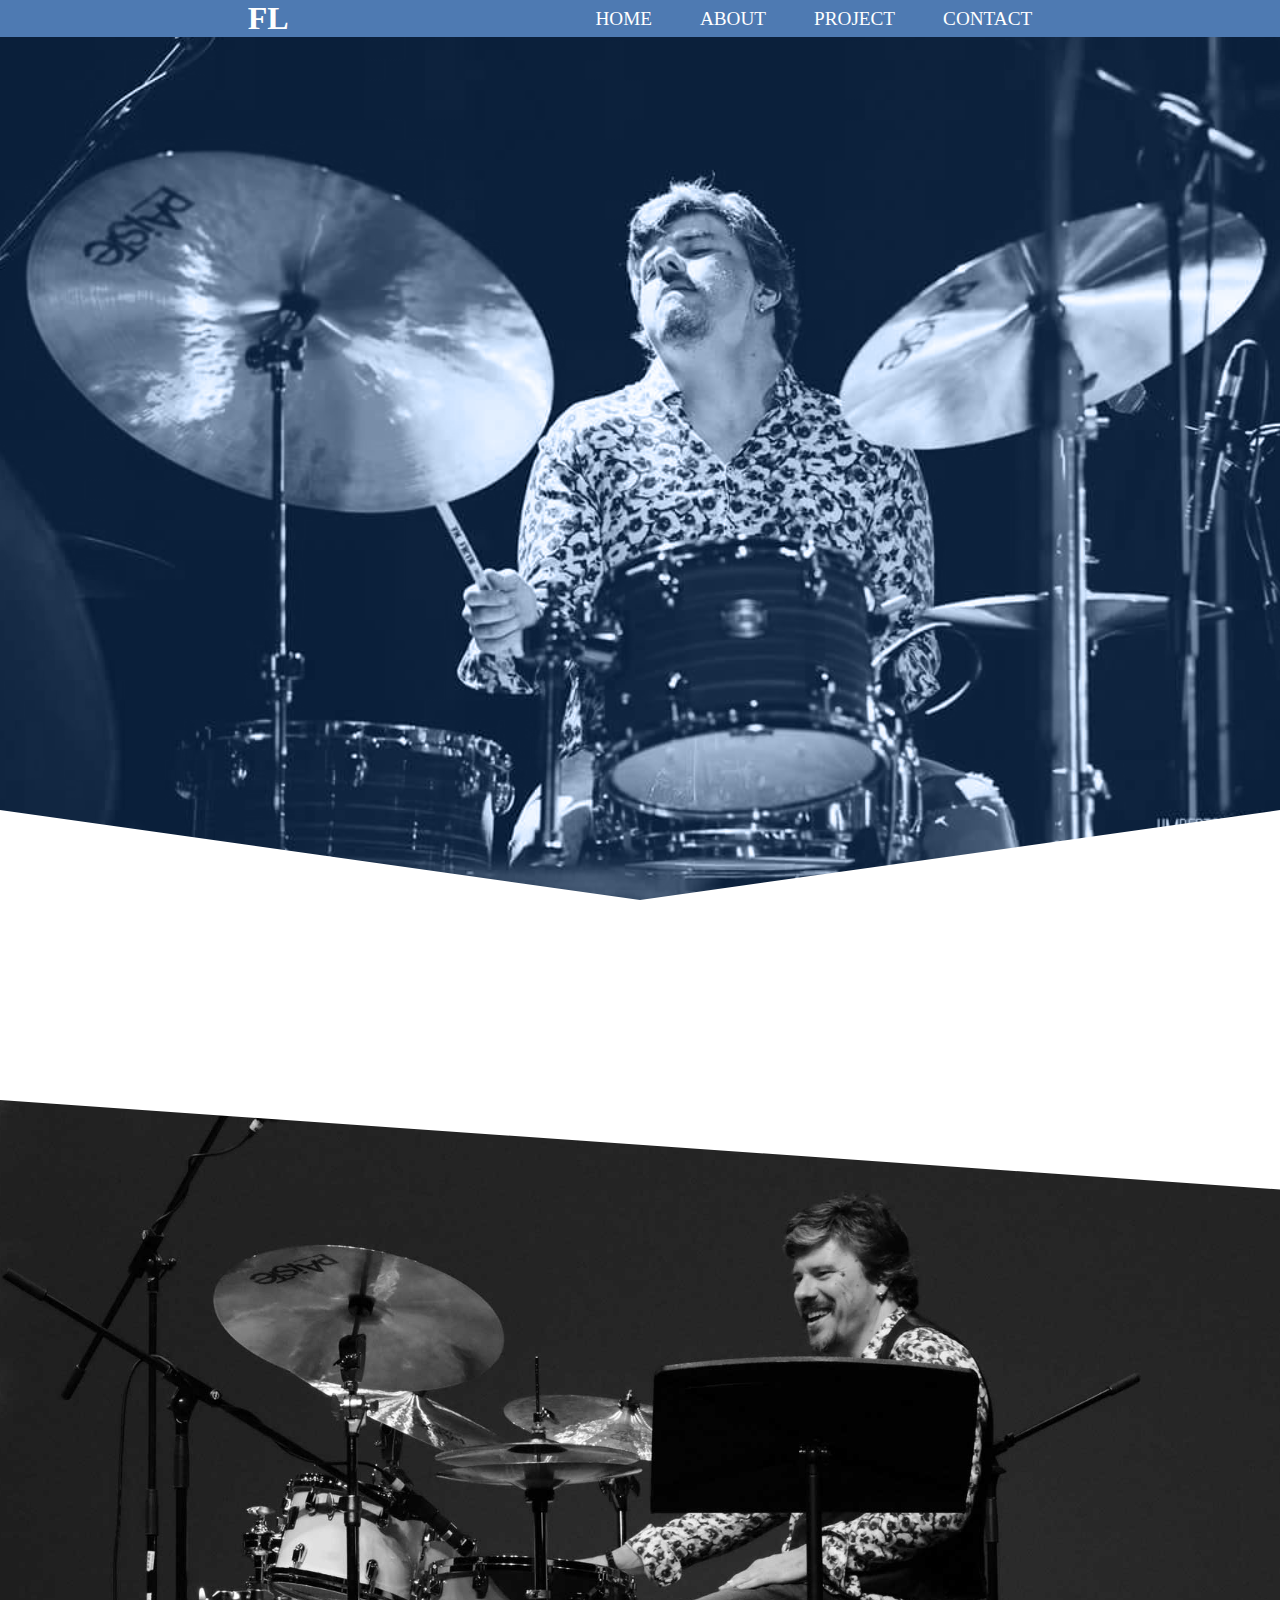
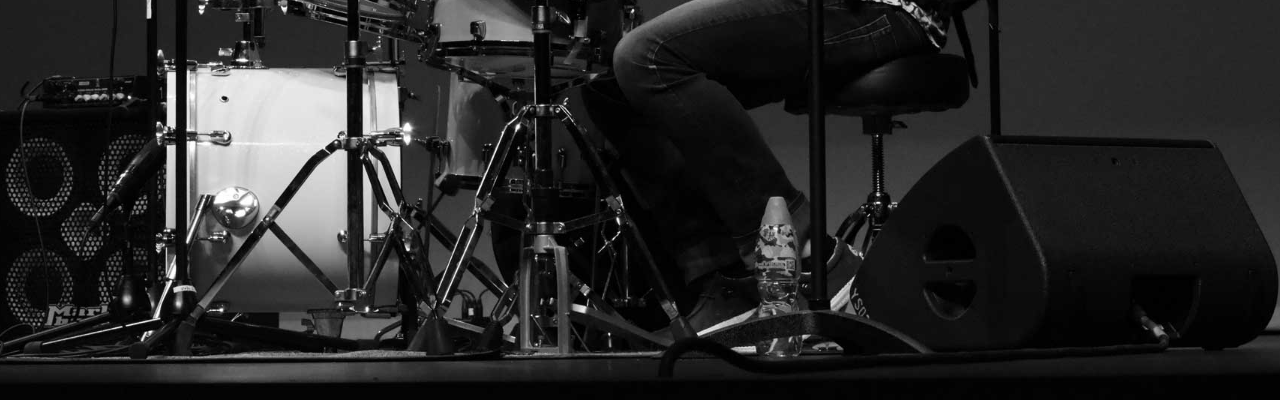
==== contact.html @ ec004d37 "upload new files" ====
<!DOCTYPE html>
<html lang="en">
<head>
    <meta charset="UTF-8">
    <meta name="viewport" content="width=device-width, initial-scale=1.0">
    <meta http-equiv="X-UA-Compatible" content="ie=edge">
    <title>Francesco Lomagistro</title>
    <link rel="stylesheet" href="fra5.css">
</head>
<body>
    <header>
        <h1 class="logo"><a href="index.html">FL</a></h1>
        <input type="checkbox" id="nav-toggle" class="nav-toggle">
        <nav>
            <ul>
                <li><a href="index.html">Home</a></li>
                <li><a href="about.html">About</a></li>
                <li><a href="projects.html">Project</a></li>
                <li><a href="contact.html">Contact</a></li>
            </ul>
        </nav>
        <label for="nav-toggle" class="nav-toggle-label"><span></span></label>
    </header>
    <section class="sec1">
        <div class="overlay"></div>
    </section>
    <section class="sec2"></section>
    <section class="sec3"></section>
    
</body>
</html>
---- fra5.css ----
:root {
    --background: rgb(78, 122, 178);
}

* {
    margin: 0;
    padding: 0;
    
}


*::before, *::after {
    box-sizing: border-box;
}

/* mobile navigation */

header {
    background: var(--background);
    text-align: center;
    position: fixed;
    z-index: 999;
    width: 100%;
}

nav {
    position: absolute;
    text-align: left;
    top: 100%;
    left: 0;
    width: 100%;
    background: rgb(78, 122, 178);;
    /* display: none; */
    transform: scale(1,0);
    transform-origin: top;
    transition: transform 400ms ease-in-out;
}

nav ul {
    margin: 0;
    padding: 0;
    list-style: none;
    
}

nav li {
    margin-bottom: 1em;
    margin-left:1em;
}

nav a {
    color: white;
    text-decoration: none;
    font-size: 1.2rem;
    text-transform: uppercase;
    opacity: 0;
    transition: opacity 150ms ease-in-out;
}

nav a:hover {
    color: #000;
}

.nav-toggle {
    display: none;
}

.nav-toggle-label {
    position: absolute;
    top: 0;
    left: 0;
    margin-left: 1em;
    /* border: 1px solid red; */
    height: 100%;
    display: flex;
    align-items: center;
}

.nav-toggle-label span,
.nav-toggle-label span::before,
.nav-toggle-label span::after {
    display: block;
    background: #fff;
    height: 2px;
    width: 2em;
    border-radius: 2px;
    position: relative;
}

.nav-toggle-label span::before,
.nav-toggle-label span::after {
    content: '';
    position: absolute;
}

.nav-toggle-label span::before {
    bottom: 6px;
}

.nav-toggle-label span::after {
    top: 6px;
}

.nav-toggle:checked ~ nav {
    /* display: block; */
    transform: scale(1,1);
}

.nav-toggle:checked ~ nav a {
    opacity: 1;
    transition: opacity 250ms ease-in-out 250ms;
}


.logo a {
    color: white;
    text-decoration: none;
}

section {
    width: 100%;
    height: 100vh;
}

/* section.sec1 img {
    width: 100%; 
    height: 500px;
    object-fit: cover;
    display: block;
    
} */
section.sec1 {
    position: relative;
    overflow: hidden;
    background: url(img/francesco_top.jpg);
    background-attachment: fixed;
    /* background-repeat: no-repeat; */
    background-size: cover;
    background-position: center center;
    width: 100%;
    height: 100vh;
    background-color:#8499B4;
    background-blend-mode: luminosity;
    
    
}


section.sec1::before {
    content: "";
    position: absolute;
    top: 100%;
    left: -50%;
    width: 100%;
    height: 100%;
    background: #fff;
    transform-origin: right;
    transform: skewY(8deg);
    
}

section.sec1::after {
    content: "";
    position: absolute;
    top: 100%;
    left: 50%;
    width: 100%;
    height: 100%;
    background: #fff;
    transform-origin: left;
    transform: skewY(-8deg);
    
}

section.sec3 {
    position: relative;
    overflow: hidden;
    background: url(img/main3_hd.jpg);
    background-position: center top;
    background-size: cover;
    width: 100%;
    height: 100vh;
    
}

section.sec3::before {
    content: "";
    position: absolute;
    bottom: 100%;
    left: 0;
    width: 100%;
    height: 100%;
    background: #fff;
    transform-origin: left;
    transform: skewY(4deg);
}

section.sec2 {
    height: auto;
    box-sizing: border-box;

}

section.sec2 p {
    margin: 10px;;
    padding: 10px;
    font-family: sans-serif;
    color: #262626;
    font-size: 16px;
}

footer p {
    color: white;
}


/* projects page start  */

.pro1 {
    width: 960px;
    /* background: #73b2c6; */
    height: 500px;
    margin: 0 auto;
    position: relative;
    overflow: hidden;
    background-image: url("img/img_scale/970.jpg");
    background-color:#8499B4;
    background-blend-mode: luminosity;
}

.pro1::before {
    content: "";
    position: absolute;
    top: 100%;
    width: 100%;
    height: 100%;
    background: white;;
    transform-origin: left;
    transform: skewY(-10deg);
}

.pro2 {
    width: 960px;
    /* background: #73b2c6; */
    height: 500px;
    margin: 0 auto;
    position: relative;
    overflow: hidden;
    background-image: url("img/img_scale/970.jpg");
    background-color:#8499B4;
    background-blend-mode: luminosity;
}

.pro2::before {
    content: "";
    position: absolute;
    top: 100%;
    width: 100%;
    height: 100%;
    background: white;;
    transform-origin: left;
    transform: skewY(-10deg);
}


/* project page end */

/* start media query for the navbar */

@media screen and (min-width: 800px) {
    .nav-toggle-label {
        display: none;
    }

    header {
        display: grid;
        grid-template-columns: 1fr auto minmax(600px, 3fr) 1fr;

    }

    .logo {
        grid-column: 2 / 3;
    }

    nav {
        all: unset;
        grid-column: 3 / 4;
        display: flex;
        justify-content: flex-end;
        align-items: center;
    }

    nav ul {
        display: flex;
        
    }

    nav li {
        margin-left: 3em;
        margin-bottom: 0;
    }

    nav a {
        opacity: 1;
        position: relative;
    }

    nav a::before {
        content: '';
        display: block;
        height: 2px;
        background: #000;
        position: absolute;
        top: -.15em;
        left: 0;
        right: 0;
        transform: scale(0,1);
        transition: transform ease-in-out 250ms;
    }

    nav a:hover::before {
        transform: scale(1,1);
    }

     section.sec2 {
        /* margin: 2em; */
        height: auto;
        padding: 100px;
        box-sizing: border-box;
    
    } 
    
    section.sec2 p {
        margin: 10px;;
        padding: 10px;
        font-family: sans-serif;
        color: #262626;
        font-size: 18px;
    
    } 
}









/* default screen, non-retina */
/* section.sec1  { 
    background-image: url("img/img_scale/1290.jpg"); 
} */

/* @media only screen and (max-width: 320px) { */
    /* Small screen, non-retina
    .section.sec1  { 
        background-image: url("/img/img_scale/290jpg"); 
    }
}

@media only screen and (min-width: 321px) and (max-width: 538px) {
    /* Medium screen, non-retina */
    /* .section.sec1  { 
        background-image: url("img/img_scale/583.jpg"); 
    }
} */
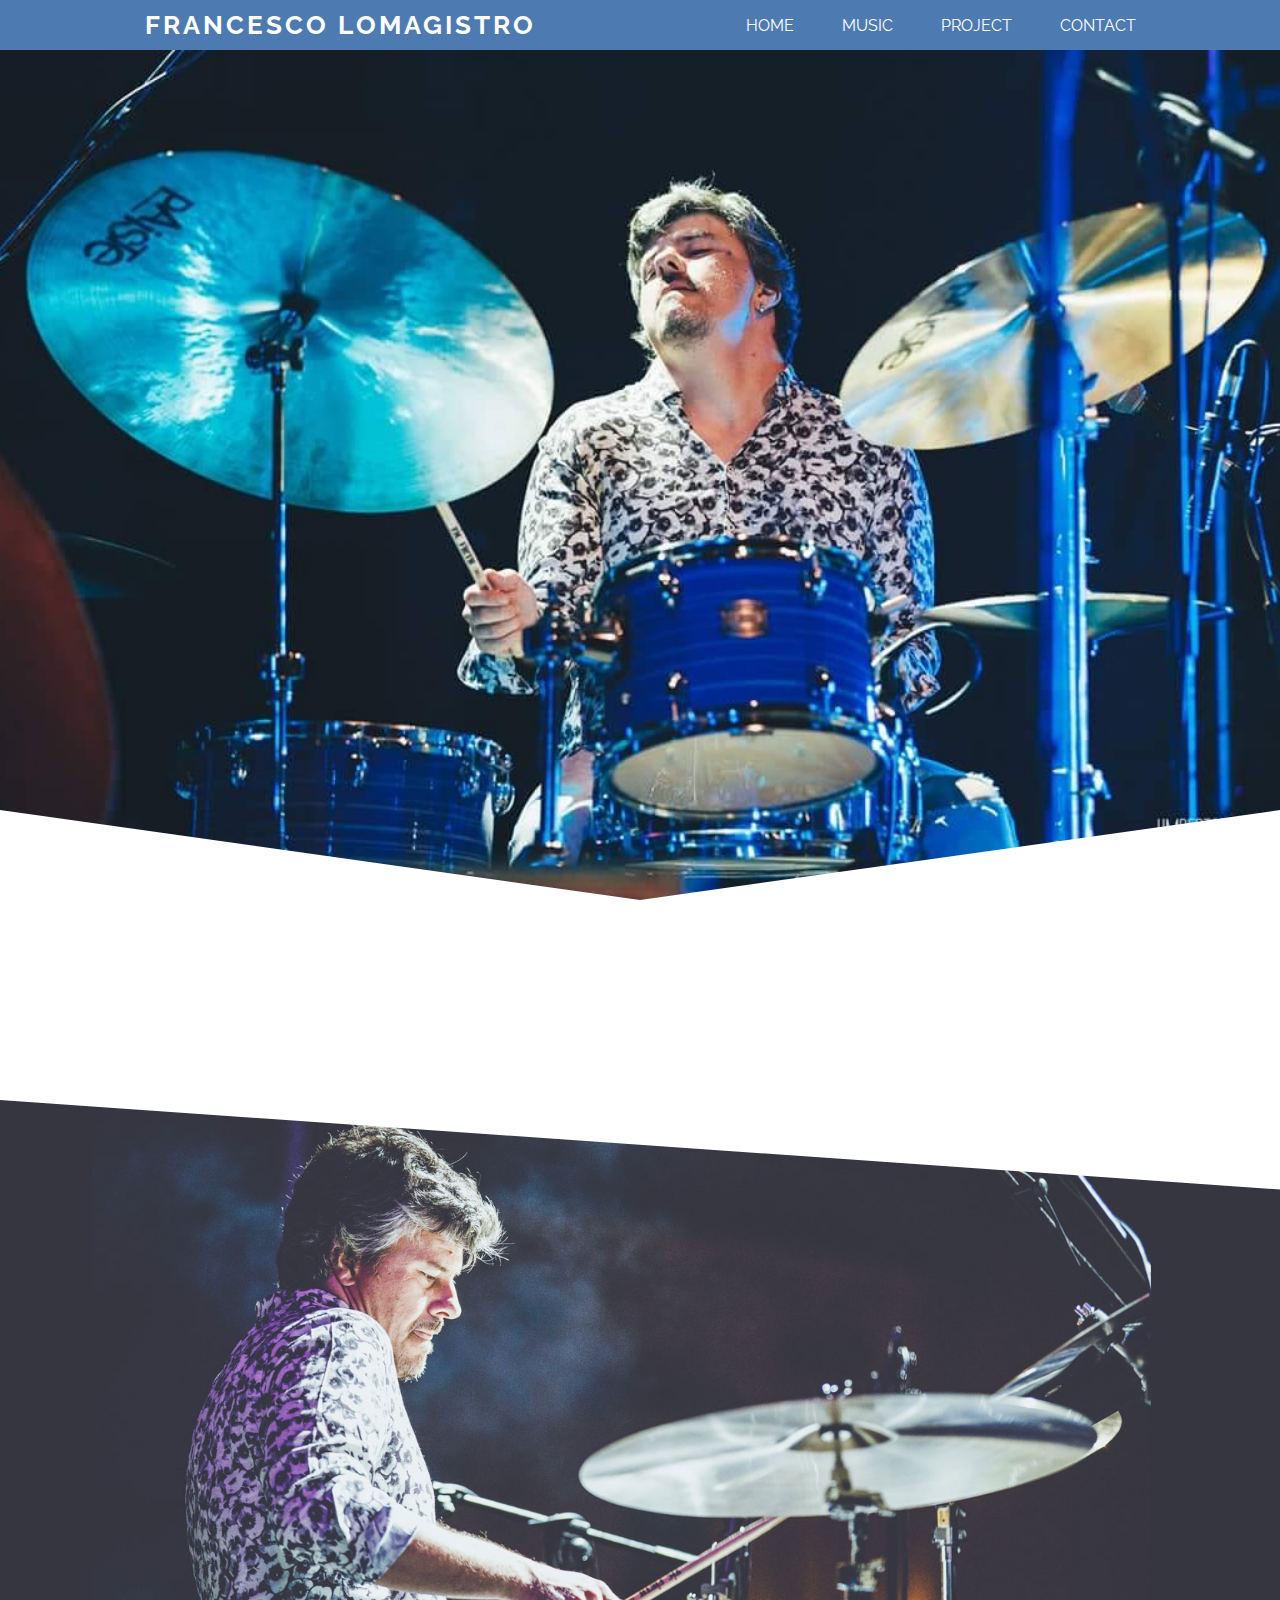
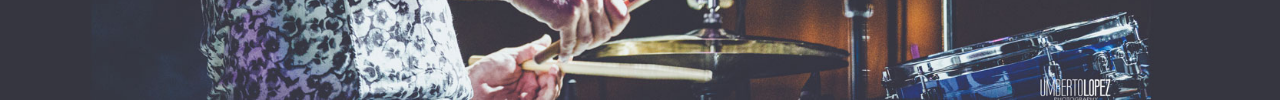
==== commit f3693826: "changed some css rules and modify about page into music page" ====
--- a/contact.html
+++ b/contact.html
@@ -9,12 +9,12 @@
 </head>
 <body>
     <header>
-        <h1 class="logo"><a href="index.html">FL</a></h1>
+        <h1 class="logo"><a href="index.html">Francesco Lomagistro</a></h1>
         <input type="checkbox" id="nav-toggle" class="nav-toggle">
         <nav>
             <ul>
                 <li><a href="index.html">Home</a></li>
-                <li><a href="about.html">About</a></li>
+                <li><a href="music.html">music</a></li>
                 <li><a href="projects.html">Project</a></li>
                 <li><a href="contact.html">Contact</a></li>
             </ul>
--- a/fra5.css
+++ b/fra5.css
@@ -1,3 +1,4 @@
+@import url('https://fonts.googleapis.com/css?family=Montserrat:400,500|Raleway');
 :root {
     --background: rgb(78, 122, 178);
 }
@@ -5,7 +6,6 @@
 * {
     margin: 0;
     padding: 0;
-    
 }
 
 
@@ -21,6 +21,7 @@
     position: fixed;
     z-index: 999;
     width: 100%;
+    height: 50px;
 }
 
 nav {
@@ -40,7 +41,6 @@
     margin: 0;
     padding: 0;
     list-style: none;
-    
 }
 
 nav li {
@@ -51,10 +51,11 @@
 nav a {
     color: white;
     text-decoration: none;
-    font-size: 1.2rem;
+    font-size: 1rem;
     text-transform: uppercase;
     opacity: 0;
     transition: opacity 150ms ease-in-out;
+    font-family: 'Raleway', sans-serif;
 }
 
 nav a:hover {
@@ -111,10 +112,17 @@
     transition: opacity 250ms ease-in-out 250ms;
 }
 
+.logo {
+    margin-top: 5px;
+}
 
 .logo a {
     color: white;
     text-decoration: none;
+    font-family: 'Raleway', sans-serif;
+    font-size: 0.8em;
+    letter-spacing: 3px;
+    text-transform: uppercase;
 }
 
 section {
@@ -122,13 +130,6 @@
     height: 100vh;
 }
 
-/* section.sec1 img {
-    width: 100%; 
-    height: 500px;
-    object-fit: cover;
-    display: block;
-    
-} */
 section.sec1 {
     position: relative;
     overflow: hidden;
@@ -139,10 +140,8 @@
     background-position: center center;
     width: 100%;
     height: 100vh;
-    background-color:#8499B4;
-    background-blend-mode: luminosity;
-    
-    
+    /* background-color:#8499B4;
+    background-blend-mode: luminosity; */
 }
 
 
@@ -156,7 +155,6 @@
     background: #fff;
     transform-origin: right;
     transform: skewY(8deg);
-    
 }
 
 section.sec1::after {
@@ -168,19 +166,17 @@
     height: 100%;
     background: #fff;
     transform-origin: left;
-    transform: skewY(-8deg);
-    
+    transform: skewY(-8deg); 
 }
 
 section.sec3 {
     position: relative;
     overflow: hidden;
-    background: url(img/main3_hd.jpg);
-    background-position: center top;
+    background: url(img/main_large_1960wh.jpg);
+    background-position: center center;
     background-size: cover;
     width: 100%;
-    height: 100vh;
-    
+    height: 600px; 
 }
 
 section.sec3::before {
@@ -198,12 +194,11 @@
 section.sec2 {
     height: auto;
     box-sizing: border-box;
-
-}
-
-section.sec2 p {
-    margin: 10px;;
-    padding: 10px;
+}
+
+section.sec2 p { 
+    margin: 10px;
+    padding: 20px;
     font-family: sans-serif;
     color: #262626;
     font-size: 16px;
@@ -218,7 +213,6 @@
 
 .pro1 {
     width: 960px;
-    /* background: #73b2c6; */
     height: 500px;
     margin: 0 auto;
     position: relative;
@@ -241,7 +235,6 @@
 
 .pro2 {
     width: 960px;
-    /* background: #73b2c6; */
     height: 500px;
     margin: 0 auto;
     position: relative;
@@ -265,6 +258,10 @@
 
 /* project page end */
 
+/* media query for the footer image */
+
+
+
 /* start media query for the navbar */
 
 @media screen and (min-width: 800px) {
@@ -275,7 +272,6 @@
     header {
         display: grid;
         grid-template-columns: 1fr auto minmax(600px, 3fr) 1fr;
-
     }
 
     .logo {
@@ -292,7 +288,6 @@
 
     nav ul {
         display: flex;
-        
     }
 
     nav li {
@@ -333,36 +328,39 @@
     section.sec2 p {
         margin: 10px;;
         padding: 10px;
-        font-family: sans-serif;
-        color: #262626;
-        font-size: 18px;
+        font-size: 1em;
+        line-height: 2;
+    } 
     
+}
+ 
+@media screen and (min-width: 960px){
+    section.sec2 p {
+        width: 960px;
+        margin: 0 auto;
+        padding: 20px;
+        line-height: 2;
+        font-size: 1em;
+        
     } 
 }
 
-
-
-
-
-
-
-
-
-/* default screen, non-retina */
-/* section.sec1  { 
-    background-image: url("img/img_scale/1290.jpg"); 
-} */
-
-/* @media only screen and (max-width: 320px) { */
-    /* Small screen, non-retina
-    .section.sec1  { 
-        background-image: url("/img/img_scale/290jpg"); 
-    }
-}
-
-@media only screen and (min-width: 321px) and (max-width: 538px) {
-    /* Medium screen, non-retina */
-    /* .section.sec1  { 
-        background-image: url("img/img_scale/583.jpg"); 
-    }
-} */ 
+@media screen and (max-width: 640px){
+    section.sec3 {
+        position: relative;
+        overflow: hidden;
+        background: url(img/main_large_800w.jpg);
+        background-position: center center;
+        background-size: cover;
+        width: 100%;
+        height: 300px;
+        
+    }
+}
+
+
+
+
+
+
+
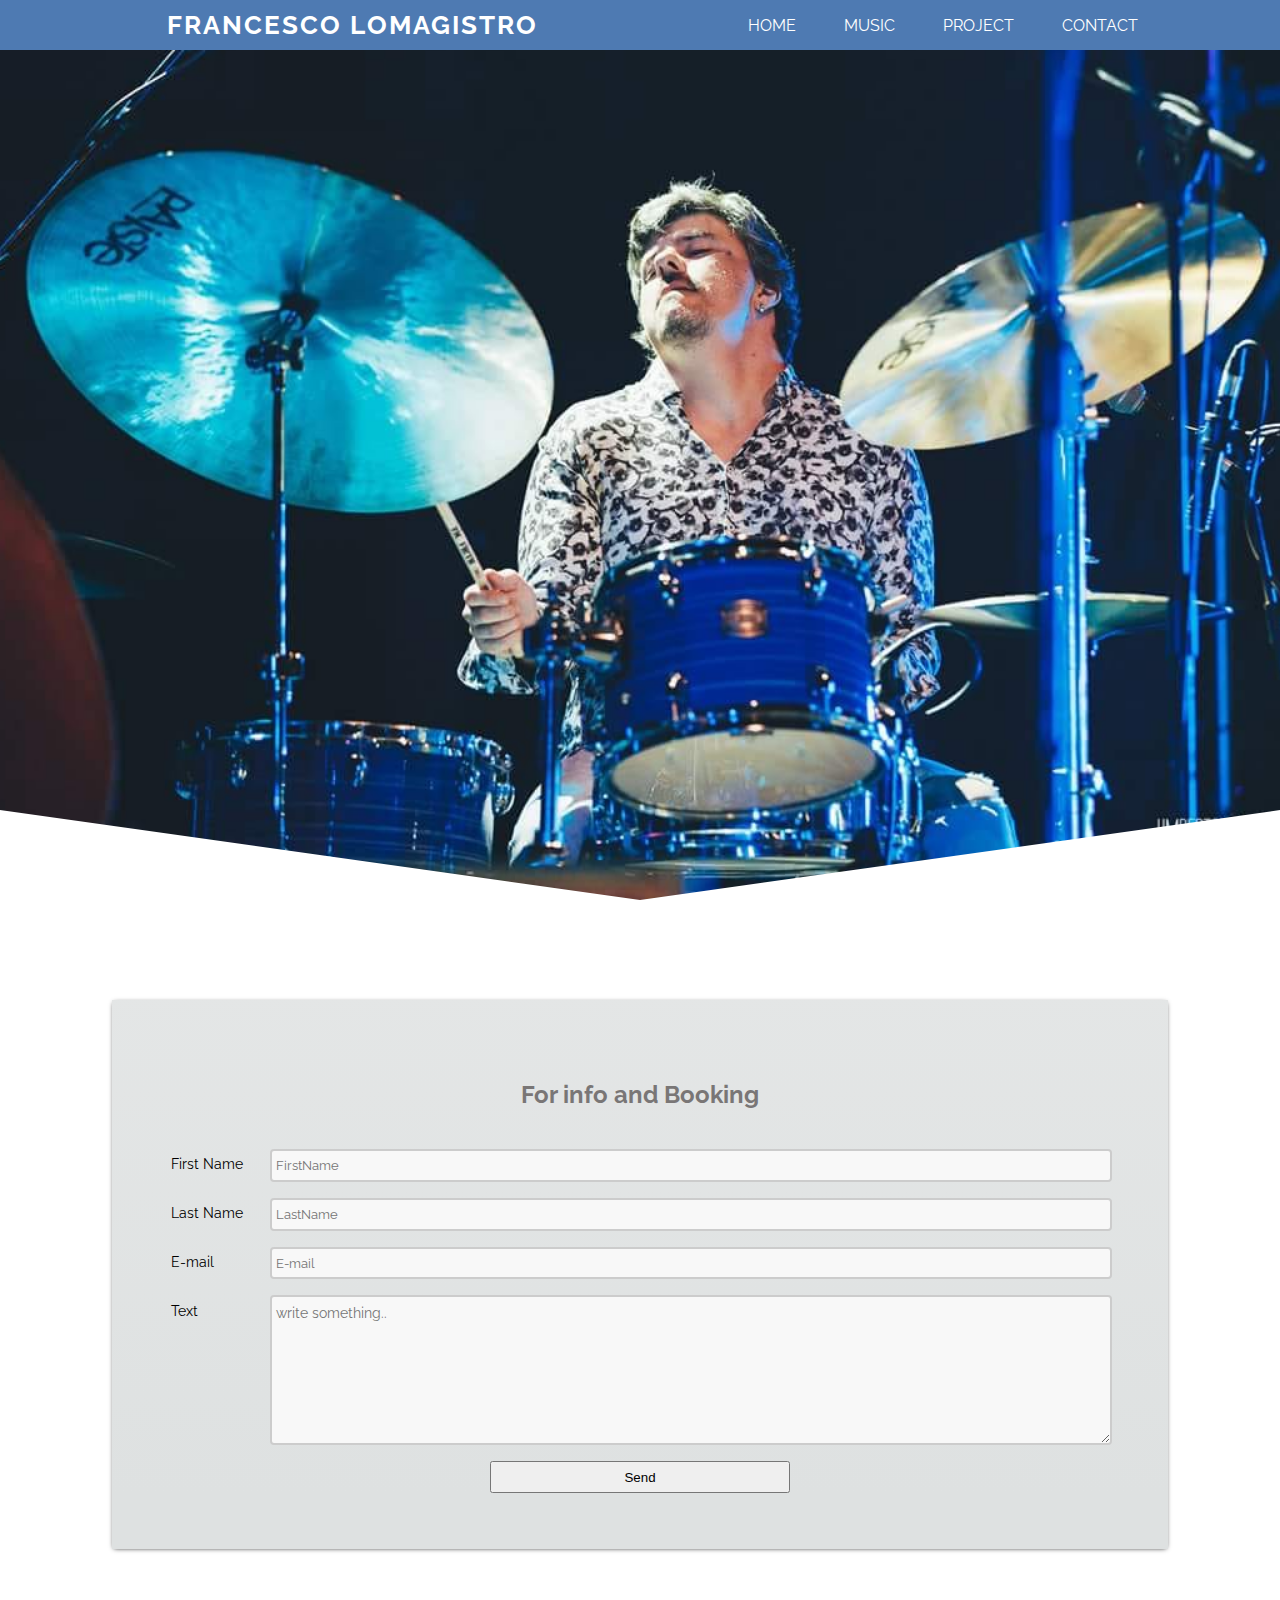
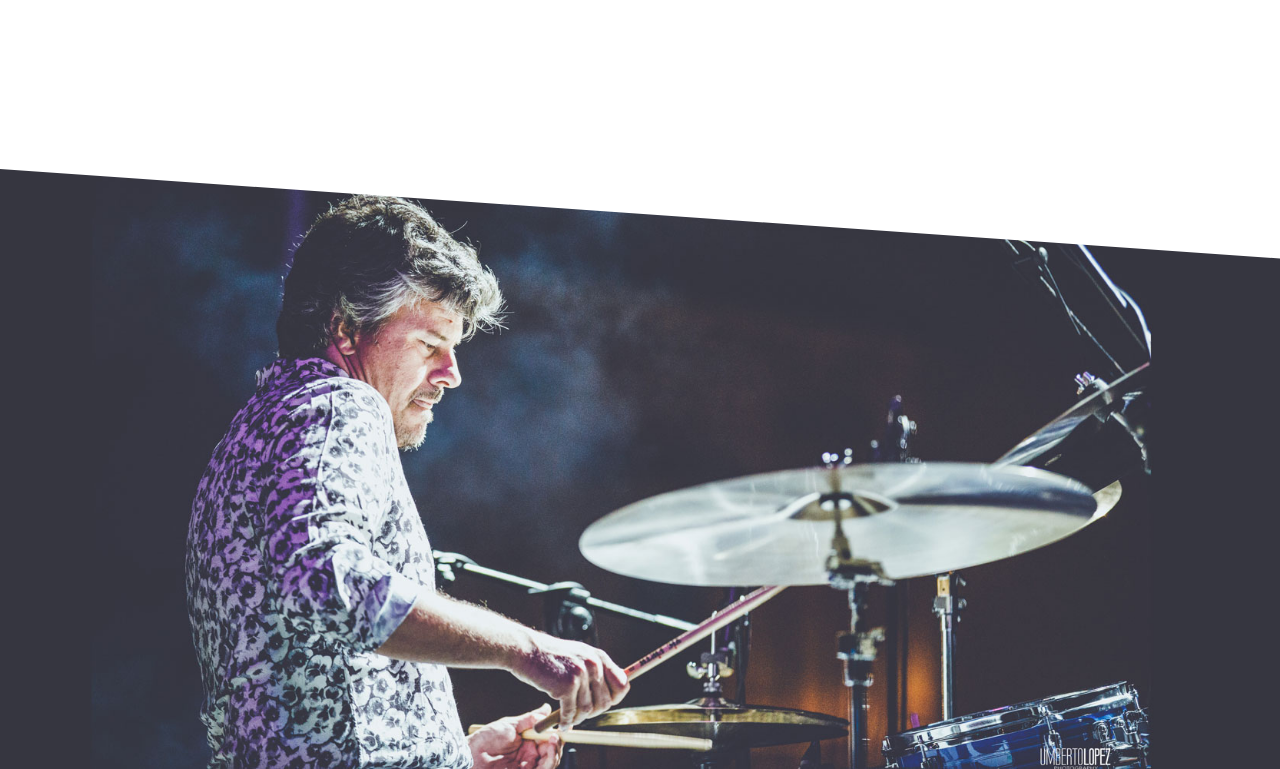
==== commit 2d80ea89: "Finish style the form in the contact page" ====
--- a/contact.html
+++ b/contact.html
@@ -24,8 +24,39 @@
     <section class="sec1">
         <div class="overlay"></div>
     </section>
-    <section class="sec2"></section>
+    <section class="sec2">
+            <div class="subtle-gray-gradient">
+                <form>
+                    <h2 class="booking-form">For info and Booking</h2>
+                    <div class="form-box">
+                        <label for="FirstName">First Name</label>
+                        <input type="text" id="firstname" name="firstname" placeholder="FirstName">
+                    </div>
+                    <div class="form-box">
+                        <label for="LastName">Last Name</label>
+                        <input type="text" id="lastname" name="lastname" placeholder="LastName">
+                    </div>
+                    <div class="form-box">
+                        <label for="e-mail">E-mail</label>
+                        <input type="text" id="email" name="email" placeholder="E-mail">
+                    </div> 
+                    <div class="form-box">
+                            <label for="message">Text</label>
+                            <textarea id="msg" name="paragraph" placeholder="write something.."></textarea>
+                    </div> 
+                        
+                    <div class="form-box">
+                        <button id="btnsend">Send</button>
+                    </div>
+                </form>
+                
+            
+            </div>
+
+    </section>
     <section class="sec3"></section>
     
 </body>
-</html>+</html>
+
+
--- a/fra5.css
+++ b/fra5.css
@@ -1,4 +1,7 @@
 @import url('https://fonts.googleapis.com/css?family=Montserrat:400,500|Raleway');
+@import url('https://fonts.googleapis.com/css?family=Lato:400,700|Roboto+Slab:400,700');
+@import url('https://fonts.googleapis.com/css?family=Merriweather:400,700');
+
 :root {
     --background: rgb(78, 122, 178);
 }
@@ -6,14 +9,17 @@
 * {
     margin: 0;
     padding: 0;
-}
-
+    text-decoration: none;
+}
 
 *::before, *::after {
     box-sizing: border-box;
 }
 
-/* mobile navigation */
+/* *********************************
+        mobile navigation
+*********************************** */
+
 
 header {
     background: var(--background);
@@ -31,7 +37,6 @@
     left: 0;
     width: 100%;
     background: rgb(78, 122, 178);;
-    /* display: none; */
     transform: scale(1,0);
     transform-origin: top;
     transition: transform 400ms ease-in-out;
@@ -71,7 +76,6 @@
     top: 0;
     left: 0;
     margin-left: 1em;
-    /* border: 1px solid red; */
     height: 100%;
     display: flex;
     align-items: center;
@@ -103,7 +107,6 @@
 }
 
 .nav-toggle:checked ~ nav {
-    /* display: block; */
     transform: scale(1,1);
 }
 
@@ -120,9 +123,10 @@
     color: white;
     text-decoration: none;
     font-family: 'Raleway', sans-serif;
-    font-size: 0.8em;
-    letter-spacing: 3px;
+    font-size: 0.6em;
+    letter-spacing: 2px;
     text-transform: uppercase;
+    margin-left: 25px;
 }
 
 section {
@@ -135,13 +139,10 @@
     overflow: hidden;
     background: url(img/francesco_top.jpg);
     background-attachment: fixed;
-    /* background-repeat: no-repeat; */
     background-size: cover;
     background-position: center center;
     width: 100%;
     height: 100vh;
-    /* background-color:#8499B4;
-    background-blend-mode: luminosity; */
 }
 
 
@@ -194,75 +195,109 @@
 section.sec2 {
     height: auto;
     box-sizing: border-box;
-}
+    margin-bottom:100px;
+}
+
+.title {
+    text-align: center;
+    margin-top: 50px;
+    margin-bottom: 30px;
+    font-size: 3em;
+    font-family: 'Raleway', sans-serif;
+    color: grey;
+    text-shadow: 2px 2px 2px #CCCCCC;
+}
+
+.subtitle {
+    text-align: center;
+    
+}
+
+.subtitle span {
+    font-size: 2em;
+    position: relative;
+    font-family: 'Raleway', sans-serif;
+    text-shadow: 2px 2px 2px #CCCCCC;
+    
+}
+
+.subtitle span:before {
+    right: 100%;
+    margin-right: 15px;
+    margin-top:20px;
+  }
+  .subtitle span:after {
+    left: 100%;
+    margin-left: 15px;
+    margin-top: 20px;
+  }
 
 section.sec2 p { 
-    margin: 10px;
     padding: 20px;
     font-family: sans-serif;
     color: #262626;
     font-size: 16px;
+    line-height: 1.5em;
 }
 
 footer p {
     color: white;
 }
 
-
-/* projects page start  */
-
-.pro1 {
-    width: 960px;
-    height: 500px;
+.BJC {
+    font-style: oblique;
+}
+
+img.project{
+    width:100%;
+}
+
+h2.t-name {
+    margin: 25px;
+    text-align: center;
+    font-family: 'Raleway', sans-serif;
+}
+
+h2.bjc-name {
+    margin-bottom: 1.5em;
+    margin-top: 1.5em;
+    text-align: center;
+    font-family: 'Raleway', sans-serif;
+
+}
+
+.project-name {
+    text-align: center;
+    margin: 3em;
+    font-family: 'Raleway', sans-serif;
+    font-size: 1.5em;
+    text-shadow: 2px 2px 2px #CCCCCC;
+}
+
+
+.video-gallery {
+    height: auto;
     margin: 0 auto;
-    position: relative;
-    overflow: hidden;
-    background-image: url("img/img_scale/970.jpg");
-    background-color:#8499B4;
-    background-blend-mode: luminosity;
-}
-
-.pro1::before {
-    content: "";
-    position: absolute;
-    top: 100%;
-    width: 100%;
-    height: 100%;
-    background: white;;
-    transform-origin: left;
-    transform: skewY(-10deg);
-}
-
-.pro2 {
-    width: 960px;
-    height: 500px;
-    margin: 0 auto;
-    position: relative;
-    overflow: hidden;
-    background-image: url("img/img_scale/970.jpg");
-    background-color:#8499B4;
-    background-blend-mode: luminosity;
-}
-
-.pro2::before {
-    content: "";
-    position: absolute;
-    top: 100%;
-    width: 100%;
-    height: 100%;
-    background: white;;
-    transform-origin: left;
-    transform: skewY(-10deg);
-}
-
-
-/* project page end */
-
-/* media query for the footer image */
-
-
-
-/* start media query for the navbar */
+    display: grid;
+    grid-template-rows: 1fr 1fr 1fr;
+    grid-template-columns: 1fr;;
+    justify-items: center;
+    grid-row-gap: 70px;
+    
+}
+
+.box iframe{
+    min-width: 360px;
+    height: 300px;
+    display: block;
+}
+
+
+
+/*******************************************
+ start media query for the navbar
+ ******************************************** */
+
 
 @media screen and (min-width: 800px) {
     .nav-toggle-label {
@@ -318,10 +353,11 @@
     }
 
      section.sec2 {
-        /* margin: 2em; */
+        
         height: auto;
         padding: 100px;
         box-sizing: border-box;
+
     
     } 
     
@@ -331,18 +367,78 @@
         font-size: 1em;
         line-height: 2;
     } 
+
+    .subtitle span:before,
+    .subtitle span:after {
+        width: 200px;
+  
+    }
     
 }
  
 @media screen and (min-width: 960px){
-    section.sec2 p {
-        width: 960px;
+    section.sec2  {
+        width: 1240px;
         margin: 0 auto;
         padding: 20px;
-        line-height: 2;
         font-size: 1em;
+        margin-bottom: 200px;
         
     } 
+
+    .logo a {
+        font-size: 0.8em;
+    }
+
+    .t-riot {
+        display: flex;
+        justify-content: center;
+        border-radius:5px;
+        -webkit-box-shadow: 0px 1px 5px -2px rgba(0,0,0,1);
+        -moz-box-shadow: 0px 1px 5px -2px rgba(0,0,0,1);
+        box-shadow: 0px 1px 5px -2px rgba(0,0,0,1);
+        margin-top: 6em;
+    }
+
+    .bjc {
+       display: flex;
+    }
+
+    .info-bjc {
+        border-radius:5px;
+        -webkit-box-shadow: 0px 1px 5px -2px rgba(0,0,0,1);
+        -moz-box-shadow: 0px 1px 5px -2px rgba(0,0,0,1);
+        box-shadow: 0px 1px 5px -2px rgba(0,0,0,1);
+        margin-top: 6em;
+    }
+
+    /***************************************
+     media query for the music page 
+     ****************************************/
+
+    .video-gallery {
+        max-width: 990px;
+        margin: 0 auto;
+        display: grid;
+        grid-template-rows: 1fr;
+        grid-template-columns: 1fr 1fr;
+        justify-items: center;
+        grid-row-gap: 70px;
+        grid-column-gap: 50px;
+       
+    }
+
+    .project-name {
+        grid-row:1;
+        grid-column: 1/3;
+    }
+    
+    .box iframe{
+        width: 470px;
+        height: 300px;
+        display: block;
+    }
+    
 }
 
 @media screen and (max-width: 640px){
@@ -354,13 +450,122 @@
         background-size: cover;
         width: 100%;
         height: 300px;
+    }
+    
+}
+
+
+/* ************************************
+              
+            contact page  
+
+***************************************/
+
+.subtle-gray-gradient { 
+    margin: 5rem auto 0 auto;
+    padding: 3rem;
+    width: 80%;
+    height: auto;
+    background: -webkit-linear-gradient(360deg, #dee1e1 10%, #f4f4f4 360%); 
+    background: -moz-linear-gradient(360deg, #dee1e1 10%, #f4f4f4 360%);
+    background: linear-gradient(360deg, #dee1e1 10%, #f4f4f4 360%);
+    box-shadow: 0px 1px 5px -2px rgba(0,0,0,1); 
+    }
+
+.booking-form {
+    font-family: 'Raleway', sans-serif;
+    text-align: center;
+    padding: 2rem;
+    color: rgb(121, 118, 118);
+}
+
+.form-box {
+    padding: 0.5rem 0.5rem;
+    display: flex;
+    flex-direction: row;
+    font-family: 'Raleway', sans-serif;
+    font-size: 0.9rem;
+}
+
+.form-box label {
+    display: block;
+    flex-basis: 6rem;
+    flex-grow: 0;
+    flex-shrink: 0;
+}
+
+.form-box button {
+    margin:0 auto;
+    width: 300px;
+    
+}
+
+.form-box input,
+.form-box textarea {
+    flex-basis: 0;
+    flex-grow: 1;
+    flex-shrink: 1;
+    background-color: #f8f8f8;
+    border-radius: 4px;
+    border: 2px solid #ccc;
+    font-family: 'Raleway', sans-serif;
+}
+
+input, label, button {
+    padding: 0.4rem 0.2rem;
+    
+}
+
+textarea {
+    height: 150px;
+    padding: 0.4rem 0.2rem;
+    box-sizing: border-box;
+    border: 2px solid #ccc;
+    border-radius: 4px;
+    background-color: #f8f8f8;
+    font-size: 0.9rem;
+    resize: both;
+    font-family: 'Raleway', sans-serif;
+}
+
+/* ************************************         
+        contact page  media query
+***************************************/
+
+@media all and (max-width: 780px) {
+
+    .subtle-gray-gradient {
+        width: 95%;
+        padding: 2rem 0 2rem 0;
+    }
+    /* .form-box{
+        flex-direction: column;
+        justify-content: center;
         
-    }
-}
-
-
-
-
-
-
-
+
+    } */
+
+    .form-box label {
+        display: none;
+        
+    }
+
+    /* .form-box button {
+        margin-left: 0;
+        width:100%;
+    } */
+    /* textarea {
+        width: 100%;
+        height: 150px;
+        padding: 12px 20px;
+        box-sizing: border-box;
+        border: 2px solid #ccc;
+        border-radius: 4px;
+        background-color: #f8f8f8;
+        font-size: 16px;
+        resize: vertical;
+        
+    } */
+    
+}
+
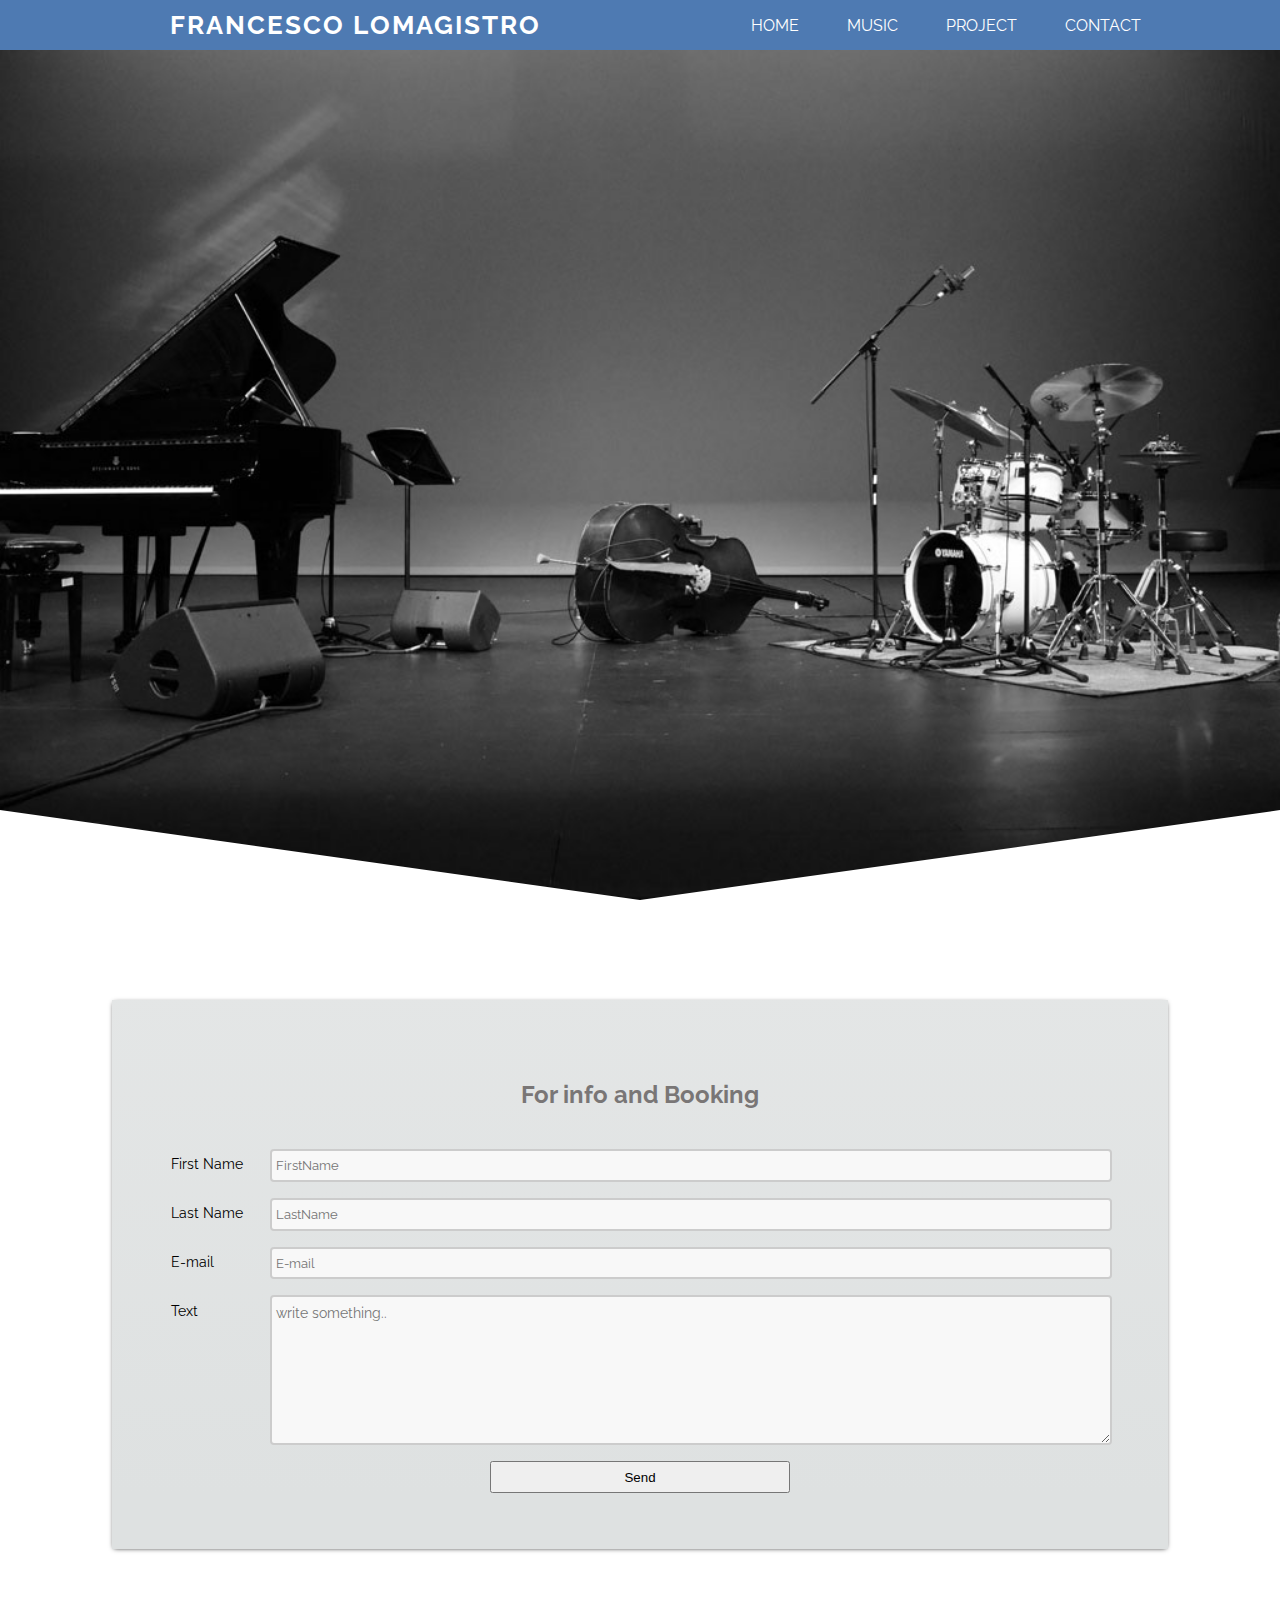
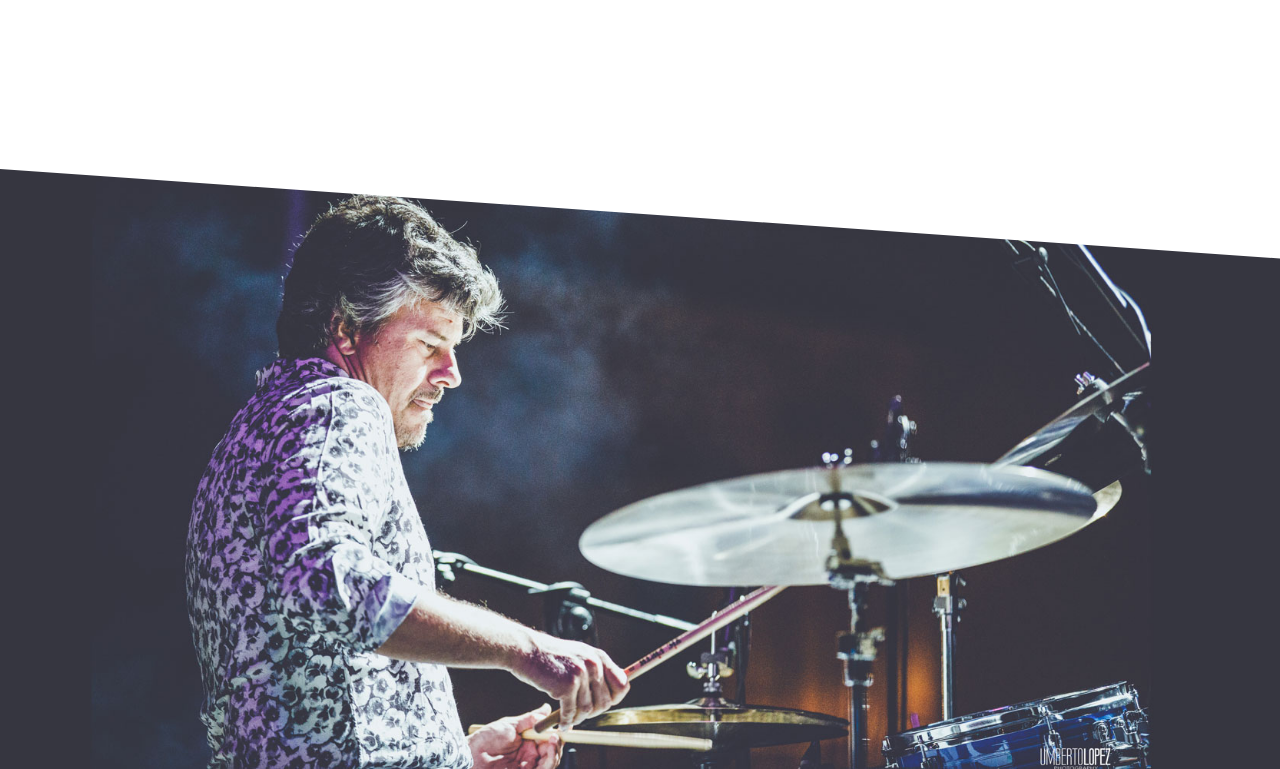
==== commit 6314807e: "add new pic for every page" ====
--- a/contact.html
+++ b/contact.html
@@ -6,6 +6,7 @@
     <meta http-equiv="X-UA-Compatible" content="ie=edge">
     <title>Francesco Lomagistro</title>
     <link rel="stylesheet" href="fra5.css">
+    <link rel="stylesheet" href="contac.css">
 </head>
 <body>
     <header>
--- a/fra5.css
+++ b/fra5.css
@@ -126,7 +126,7 @@
     font-size: 0.6em;
     letter-spacing: 2px;
     text-transform: uppercase;
-    margin-left: 25px;
+    margin-left: 30px;
 }
 
 section {
@@ -538,34 +538,13 @@
         width: 95%;
         padding: 2rem 0 2rem 0;
     }
-    /* .form-box{
-        flex-direction: column;
-        justify-content: center;
-        
-
-    } */
 
     .form-box label {
         display: none;
         
     }
 
-    /* .form-box button {
-        margin-left: 0;
-        width:100%;
-    } */
-    /* textarea {
-        width: 100%;
-        height: 150px;
-        padding: 12px 20px;
-        box-sizing: border-box;
-        border: 2px solid #ccc;
-        border-radius: 4px;
-        background-color: #f8f8f8;
-        font-size: 16px;
-        resize: vertical;
-        
-    } */
-    
-}
-
+   
+    
+}
+
--- a/contac.css
+++ b/contac.css
@@ -0,0 +1,10 @@
+section.sec1 {
+    position: relative;
+    overflow: hidden;
+    background: url(img/contac-pic.JPG);
+    background-attachment: fixed;
+    background-size: cover;
+    background-position: right;
+    width: 100%;
+    height: 100vh;
+}